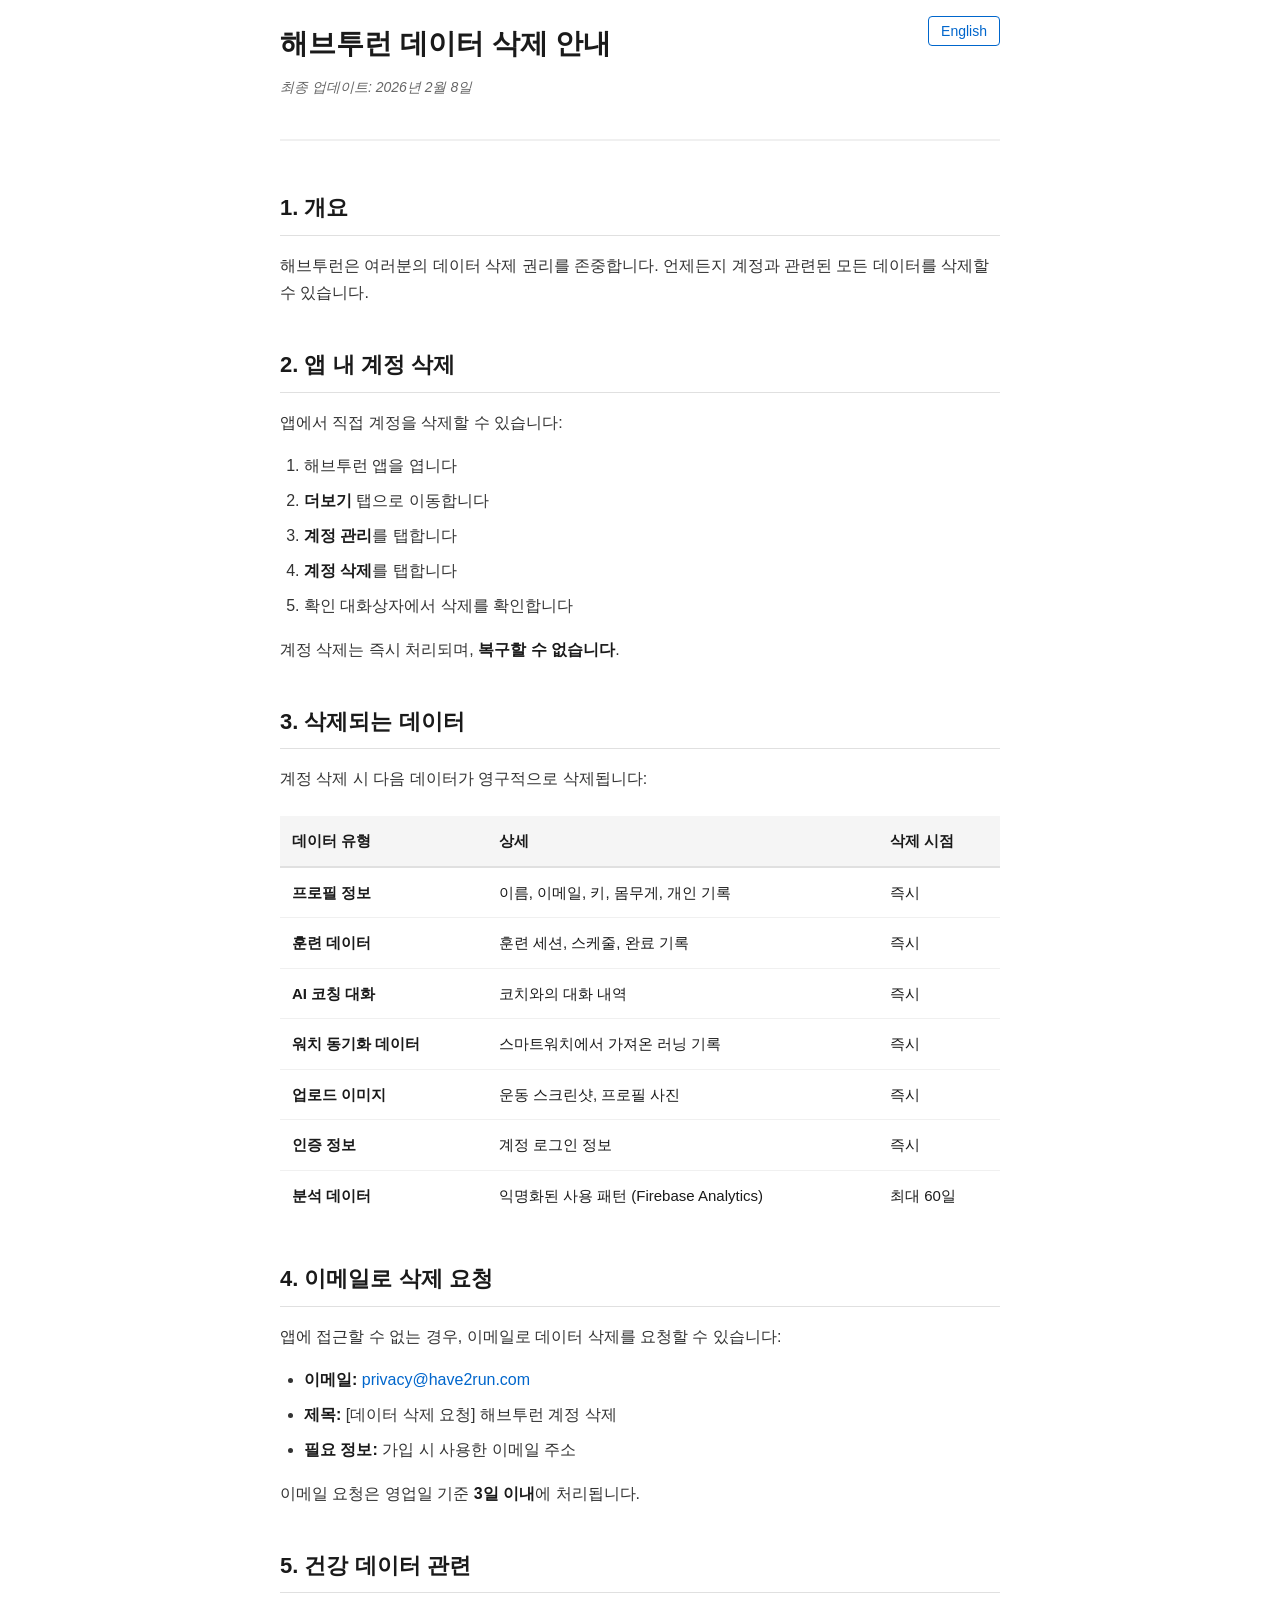
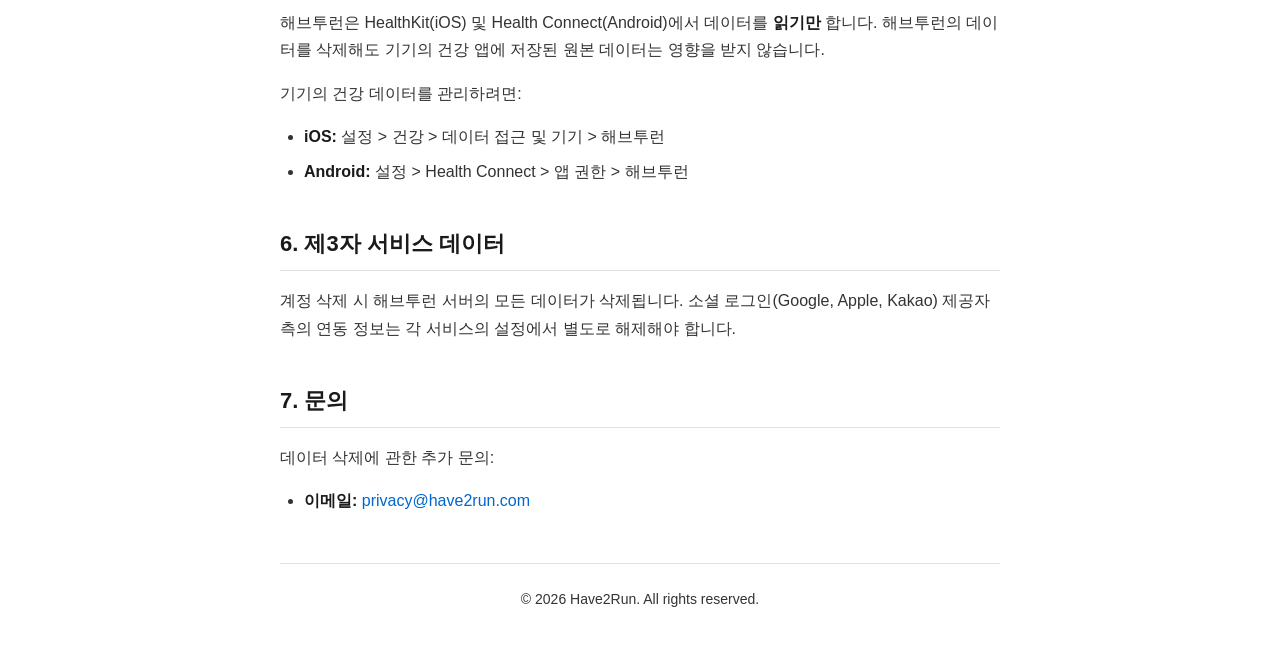
==== data-deletion/index.html @ ab13e99a "first commit" ====
<!DOCTYPE html>
<html lang="ko">
<head>
  <meta charset="UTF-8">
  <meta name="viewport" content="width=device-width, initial-scale=1.0">
  <title>해브투런 데이터 삭제 안내</title>
  <link rel="stylesheet" href="../css/style.css">
</head>
<body>
  <div class="container">
    <header>
      <h1>해브투런 데이터 삭제 안내</h1>
      <p class="last-updated">최종 업데이트: 2026년 2월 8일</p>
      <div class="lang-switch">
        <a href="en/">English</a>
      </div>
    </header>

    <main>
      <section id="overview">
        <h2>1. 개요</h2>
        <p>
          해브투런은 여러분의 데이터 삭제 권리를 존중합니다.
          언제든지 계정과 관련된 모든 데이터를 삭제할 수 있습니다.
        </p>
      </section>

      <section id="in-app-deletion">
        <h2>2. 앱 내 계정 삭제</h2>
        <p>앱에서 직접 계정을 삭제할 수 있습니다:</p>
        <ol>
          <li>해브투런 앱을 엽니다</li>
          <li><strong>더보기</strong> 탭으로 이동합니다</li>
          <li><strong>계정 관리</strong>를 탭합니다</li>
          <li><strong>계정 삭제</strong>를 탭합니다</li>
          <li>확인 대화상자에서 삭제를 확인합니다</li>
        </ol>
        <p>
          계정 삭제는 즉시 처리되며, <strong>복구할 수 없습니다</strong>.
        </p>
      </section>

      <section id="what-is-deleted">
        <h2>3. 삭제되는 데이터</h2>
        <p>계정 삭제 시 다음 데이터가 영구적으로 삭제됩니다:</p>
        <table>
          <thead>
            <tr>
              <th>데이터 유형</th>
              <th>상세</th>
              <th>삭제 시점</th>
            </tr>
          </thead>
          <tbody>
            <tr>
              <td><strong>프로필 정보</strong></td>
              <td>이름, 이메일, 키, 몸무게, 개인 기록</td>
              <td>즉시</td>
            </tr>
            <tr>
              <td><strong>훈련 데이터</strong></td>
              <td>훈련 세션, 스케줄, 완료 기록</td>
              <td>즉시</td>
            </tr>
            <tr>
              <td><strong>AI 코칭 대화</strong></td>
              <td>코치와의 대화 내역</td>
              <td>즉시</td>
            </tr>
            <tr>
              <td><strong>워치 동기화 데이터</strong></td>
              <td>스마트워치에서 가져온 러닝 기록</td>
              <td>즉시</td>
            </tr>
            <tr>
              <td><strong>업로드 이미지</strong></td>
              <td>운동 스크린샷, 프로필 사진</td>
              <td>즉시</td>
            </tr>
            <tr>
              <td><strong>인증 정보</strong></td>
              <td>계정 로그인 정보</td>
              <td>즉시</td>
            </tr>
            <tr>
              <td><strong>분석 데이터</strong></td>
              <td>익명화된 사용 패턴 (Firebase Analytics)</td>
              <td>최대 60일</td>
            </tr>
          </tbody>
        </table>
      </section>

      <section id="email-request">
        <h2>4. 이메일로 삭제 요청</h2>
        <p>
          앱에 접근할 수 없는 경우, 이메일로 데이터 삭제를 요청할 수 있습니다:
        </p>
        <ul>
          <li><strong>이메일:</strong> <a href="mailto:privacy@have2run.com">privacy@have2run.com</a></li>
          <li><strong>제목:</strong> [데이터 삭제 요청] 해브투런 계정 삭제</li>
          <li><strong>필요 정보:</strong> 가입 시 사용한 이메일 주소</li>
        </ul>
        <p>이메일 요청은 영업일 기준 <strong>3일 이내</strong>에 처리됩니다.</p>
      </section>

      <section id="health-data">
        <h2>5. 건강 데이터 관련</h2>
        <p>
          해브투런은 HealthKit(iOS) 및 Health Connect(Android)에서 데이터를 <strong>읽기만</strong> 합니다.
          해브투런의 데이터를 삭제해도 기기의 건강 앱에 저장된 원본 데이터는 영향을 받지 않습니다.
        </p>
        <p>
          기기의 건강 데이터를 관리하려면:
        </p>
        <ul>
          <li><strong>iOS:</strong> 설정 > 건강 > 데이터 접근 및 기기 > 해브투런</li>
          <li><strong>Android:</strong> 설정 > Health Connect > 앱 권한 > 해브투런</li>
        </ul>
      </section>

      <section id="third-party">
        <h2>6. 제3자 서비스 데이터</h2>
        <p>
          계정 삭제 시 해브투런 서버의 모든 데이터가 삭제됩니다.
          소셜 로그인(Google, Apple, Kakao) 제공자 측의 연동 정보는
          각 서비스의 설정에서 별도로 해제해야 합니다.
        </p>
      </section>

      <section id="contact">
        <h2>7. 문의</h2>
        <p>데이터 삭제에 관한 추가 문의:</p>
        <ul>
          <li><strong>이메일:</strong> <a href="mailto:privacy@have2run.com">privacy@have2run.com</a></li>
        </ul>
      </section>
    </main>

    <footer>
      <p>&copy; 2026 Have2Run. All rights reserved.</p>
    </footer>
  </div>
</body>
</html>
---- css/style.css ----
/* Have2Run Privacy Policy - Responsive Styles */

* {
  box-sizing: border-box;
  margin: 0;
  padding: 0;
}

body {
  font-family: -apple-system, BlinkMacSystemFont, "Segoe UI", Roboto, "Helvetica Neue", Arial, sans-serif;
  line-height: 1.7;
  font-size: 16px;
  color: #1a1a1a;
  background-color: #ffffff;
  padding: 20px;
}

.container {
  max-width: 720px;
  margin: 0 auto;
  background-color: #ffffff;
}

/* Header */
header {
  margin-bottom: 48px;
  padding-bottom: 24px;
  border-bottom: 2px solid #f0f0f0;
  position: relative;
}

h1 {
  font-size: 28px;
  font-weight: 700;
  color: #1a1a1a;
  margin-bottom: 8px;
}

.last-updated {
  font-size: 14px;
  color: #666666;
  font-style: italic;
}

.lang-switch {
  position: absolute;
  top: 0;
  right: 0;
  font-size: 14px;
}

.lang-switch a {
  color: #0066cc;
  text-decoration: none;
  padding: 6px 12px;
  border: 1px solid #0066cc;
  border-radius: 4px;
  transition: all 0.2s ease;
}

.lang-switch a:hover {
  background-color: #0066cc;
  color: #ffffff;
}

/* Content */
main {
  margin-bottom: 48px;
}

h2 {
  font-size: 22px;
  font-weight: 700;
  color: #1a1a1a;
  margin-top: 40px;
  margin-bottom: 16px;
  padding-bottom: 8px;
  border-bottom: 1px solid #e0e0e0;
}

h3 {
  font-size: 18px;
  font-weight: 600;
  color: #2a2a2a;
  margin-top: 24px;
  margin-bottom: 12px;
}

p {
  margin-bottom: 16px;
  color: #333333;
}

ul, ol {
  margin-bottom: 16px;
  margin-left: 24px;
}

li {
  margin-bottom: 8px;
  color: #333333;
}

a {
  color: #0066cc;
  text-decoration: none;
}

a:hover {
  text-decoration: underline;
}

strong {
  font-weight: 600;
  color: #1a1a1a;
}

/* Tables */
table {
  width: 100%;
  border-collapse: collapse;
  margin: 24px 0;
  font-size: 15px;
}

th {
  background-color: #f5f5f5;
  padding: 12px;
  text-align: left;
  font-weight: 600;
  border-bottom: 2px solid #e0e0e0;
}

td {
  padding: 12px;
  border-bottom: 1px solid #f0f0f0;
}

tr:last-child td {
  border-bottom: none;
}

/* Footer */
footer {
  margin-top: 48px;
  padding-top: 24px;
  border-top: 1px solid #e0e0e0;
  font-size: 14px;
  color: #666666;
  text-align: center;
}

/* Responsive Design */
@media (max-width: 768px) {
  body {
    padding: 16px;
  }

  h1 {
    font-size: 24px;
  }

  h2 {
    font-size: 20px;
  }

  h3 {
    font-size: 17px;
  }

  .lang-switch {
    position: static;
    margin-top: 16px;
  }

  table {
    font-size: 14px;
  }

  th, td {
    padding: 8px;
  }
}

@media (max-width: 480px) {
  body {
    font-size: 15px;
  }

  h1 {
    font-size: 22px;
  }

  h2 {
    font-size: 18px;
  }

  ul, ol {
    margin-left: 20px;
  }

  table {
    font-size: 13px;
  }

  th, td {
    padding: 6px;
  }
}

/* Print Styles */
@media print {
  body {
    background-color: white;
    color: black;
    font-size: 12pt;
  }

  .lang-switch {
    display: none;
  }

  a {
    color: black;
    text-decoration: underline;
  }

  h1, h2, h3 {
    page-break-after: avoid;
  }

  table, ul, ol {
    page-break-inside: avoid;
  }
}
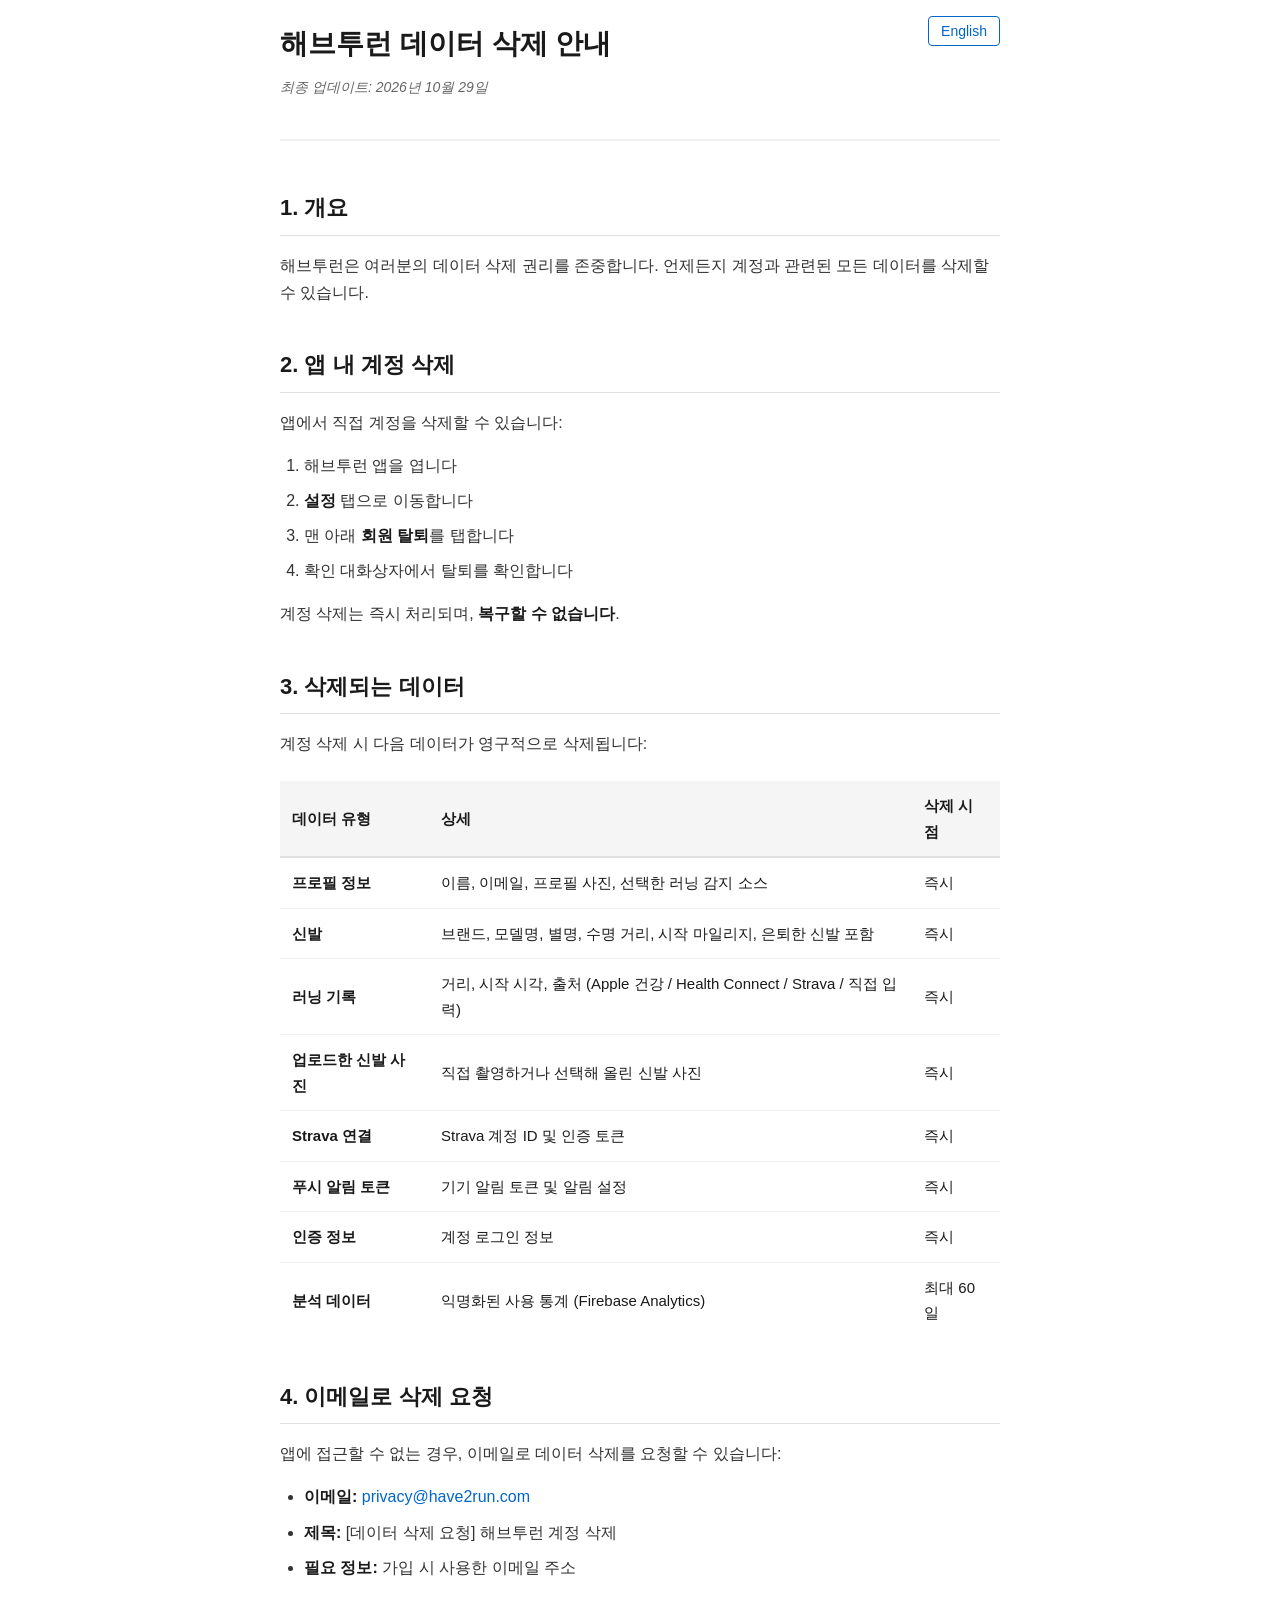
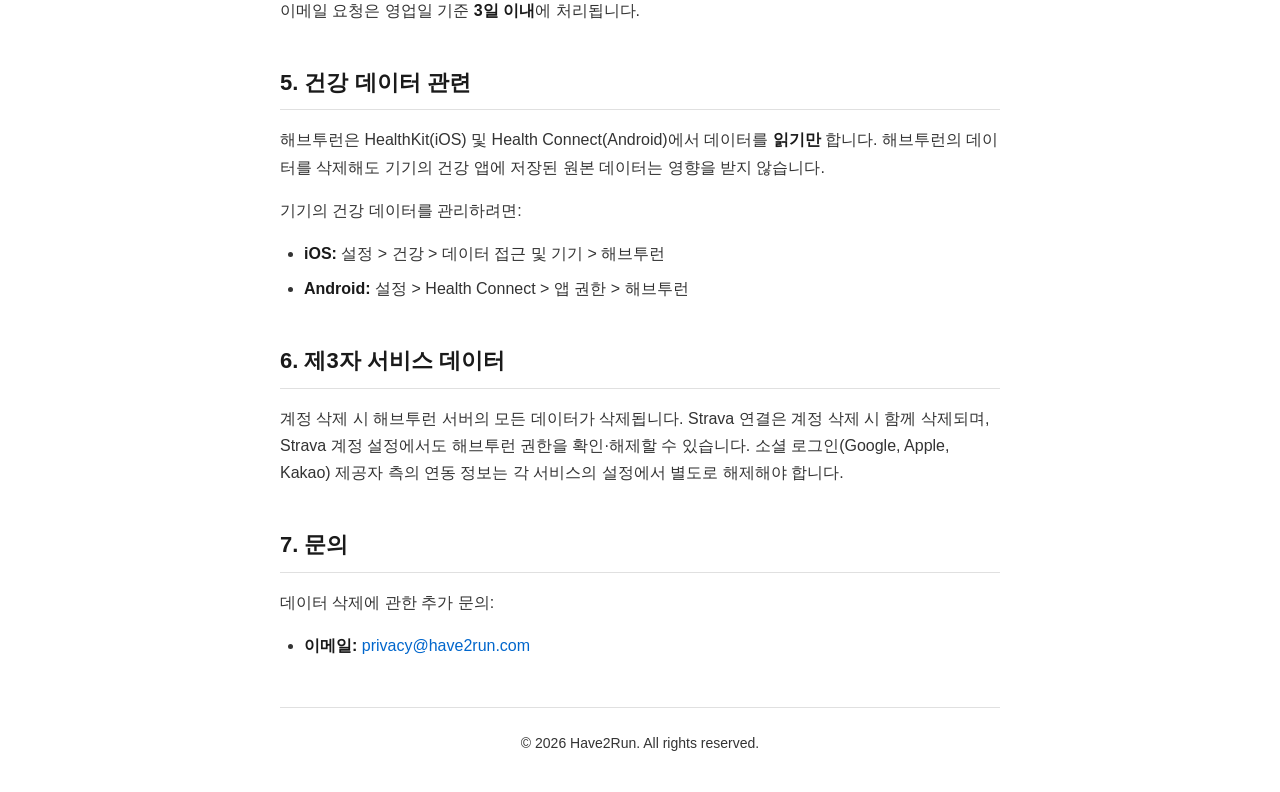
==== commit 70839883: "docs: update data-deletion and support pages for shoe-mileage app - Data deletion: list profile, sho" ====
--- a/data-deletion/index.html
+++ b/data-deletion/index.html
@@ -10,7 +10,7 @@
   <div class="container">
     <header>
       <h1>해브투런 데이터 삭제 안내</h1>
-      <p class="last-updated">최종 업데이트: 2026년 2월 8일</p>
+      <p class="last-updated">최종 업데이트: 2026년 10월 29일</p>
       <div class="lang-switch">
         <a href="en/">English</a>
       </div>
@@ -30,10 +30,9 @@
         <p>앱에서 직접 계정을 삭제할 수 있습니다:</p>
         <ol>
           <li>해브투런 앱을 엽니다</li>
-          <li><strong>더보기</strong> 탭으로 이동합니다</li>
-          <li><strong>계정 관리</strong>를 탭합니다</li>
-          <li><strong>계정 삭제</strong>를 탭합니다</li>
-          <li>확인 대화상자에서 삭제를 확인합니다</li>
+          <li><strong>설정</strong> 탭으로 이동합니다</li>
+          <li>맨 아래 <strong>회원 탈퇴</strong>를 탭합니다</li>
+          <li>확인 대화상자에서 탈퇴를 확인합니다</li>
         </ol>
         <p>
           계정 삭제는 즉시 처리되며, <strong>복구할 수 없습니다</strong>.
@@ -54,27 +53,32 @@
           <tbody>
             <tr>
               <td><strong>프로필 정보</strong></td>
-              <td>이름, 이메일, 키, 몸무게, 개인 기록</td>
+              <td>이름, 이메일, 프로필 사진, 선택한 러닝 감지 소스</td>
               <td>즉시</td>
             </tr>
             <tr>
-              <td><strong>훈련 데이터</strong></td>
-              <td>훈련 세션, 스케줄, 완료 기록</td>
+              <td><strong>신발</strong></td>
+              <td>브랜드, 모델명, 별명, 수명 거리, 시작 마일리지, 은퇴한 신발 포함</td>
               <td>즉시</td>
             </tr>
             <tr>
-              <td><strong>AI 코칭 대화</strong></td>
-              <td>코치와의 대화 내역</td>
+              <td><strong>러닝 기록</strong></td>
+              <td>거리, 시작 시각, 출처 (Apple 건강 / Health Connect / Strava / 직접 입력)</td>
               <td>즉시</td>
             </tr>
             <tr>
-              <td><strong>워치 동기화 데이터</strong></td>
-              <td>스마트워치에서 가져온 러닝 기록</td>
+              <td><strong>업로드한 신발 사진</strong></td>
+              <td>직접 촬영하거나 선택해 올린 신발 사진</td>
               <td>즉시</td>
             </tr>
             <tr>
-              <td><strong>업로드 이미지</strong></td>
-              <td>운동 스크린샷, 프로필 사진</td>
+              <td><strong>Strava 연결</strong></td>
+              <td>Strava 계정 ID 및 인증 토큰</td>
+              <td>즉시</td>
+            </tr>
+            <tr>
+              <td><strong>푸시 알림 토큰</strong></td>
+              <td>기기 알림 토큰 및 알림 설정</td>
               <td>즉시</td>
             </tr>
             <tr>
@@ -84,7 +88,7 @@
             </tr>
             <tr>
               <td><strong>분석 데이터</strong></td>
-              <td>익명화된 사용 패턴 (Firebase Analytics)</td>
+              <td>익명화된 사용 통계 (Firebase Analytics)</td>
               <td>최대 60일</td>
             </tr>
           </tbody>
@@ -123,6 +127,7 @@
         <h2>6. 제3자 서비스 데이터</h2>
         <p>
           계정 삭제 시 해브투런 서버의 모든 데이터가 삭제됩니다.
+          Strava 연결은 계정 삭제 시 함께 삭제되며, Strava 계정 설정에서도 해브투런 권한을 확인·해제할 수 있습니다.
           소셜 로그인(Google, Apple, Kakao) 제공자 측의 연동 정보는
           각 서비스의 설정에서 별도로 해제해야 합니다.
         </p>
